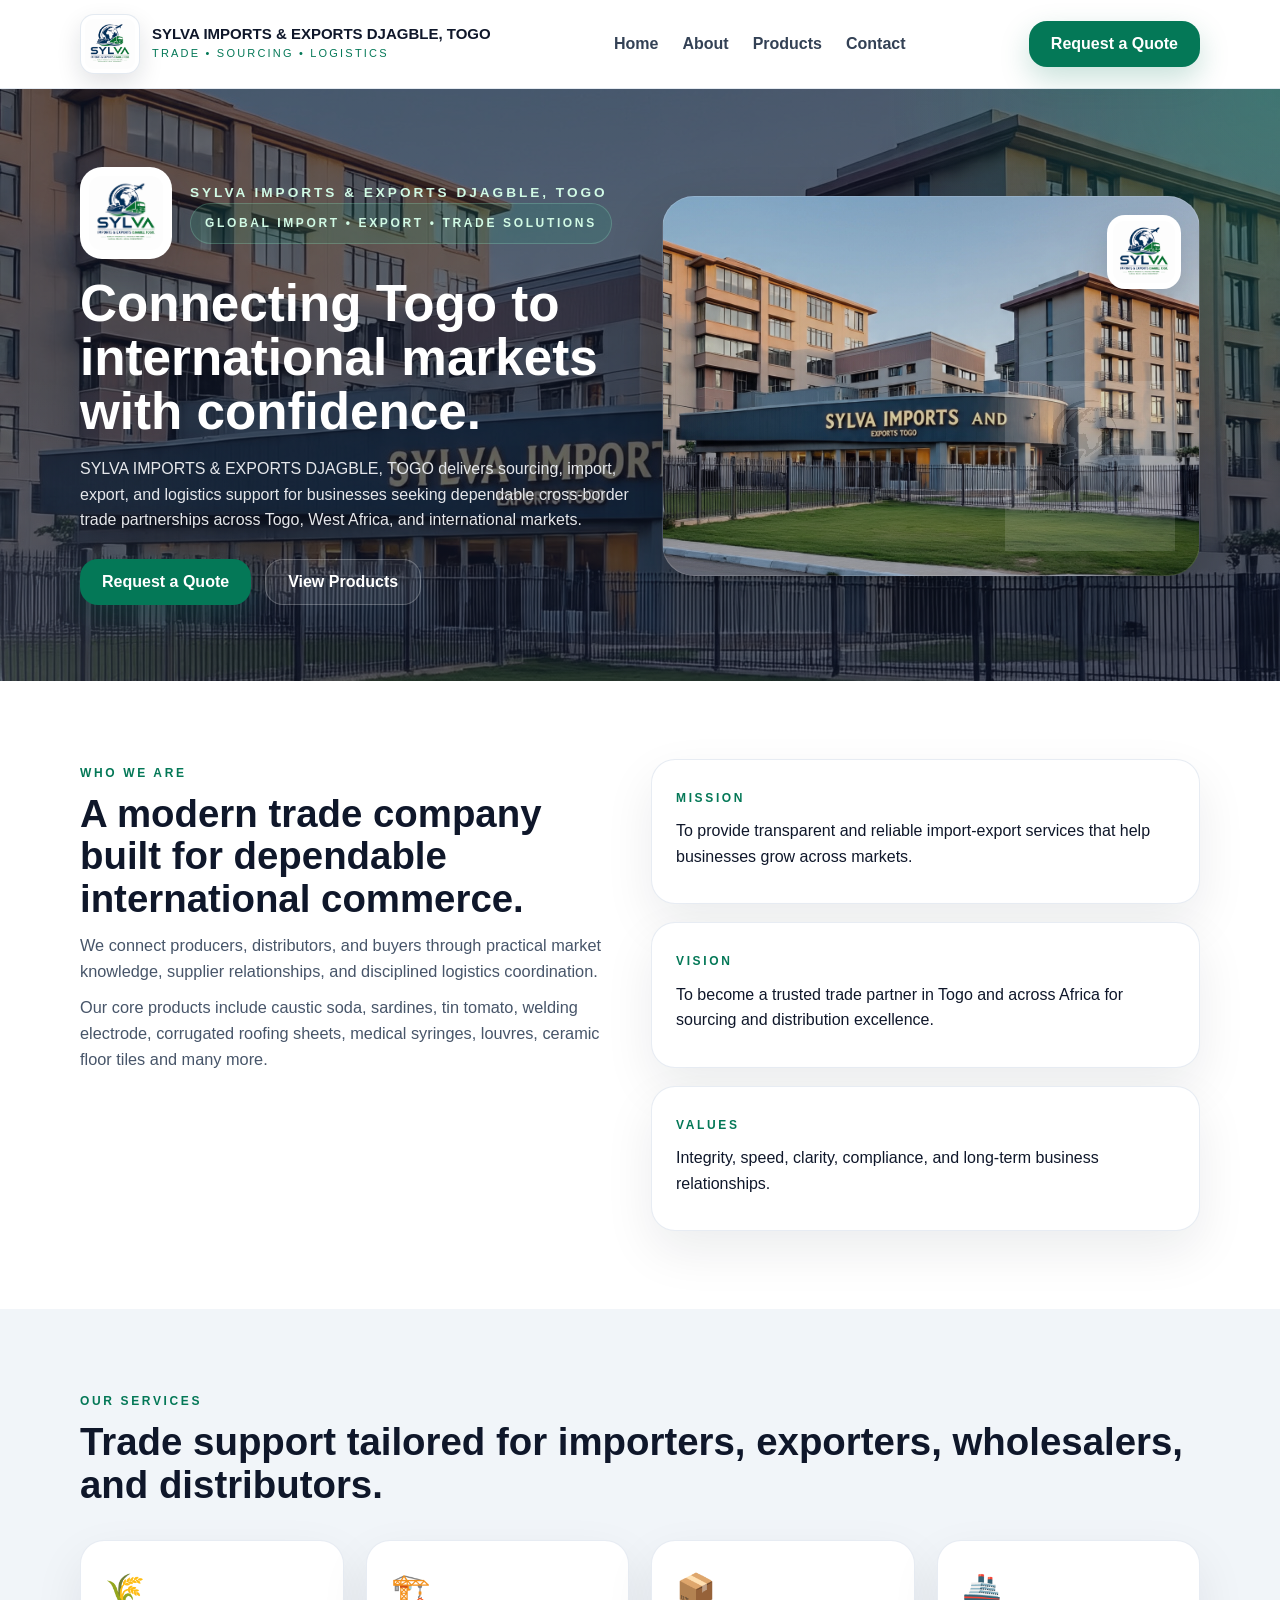
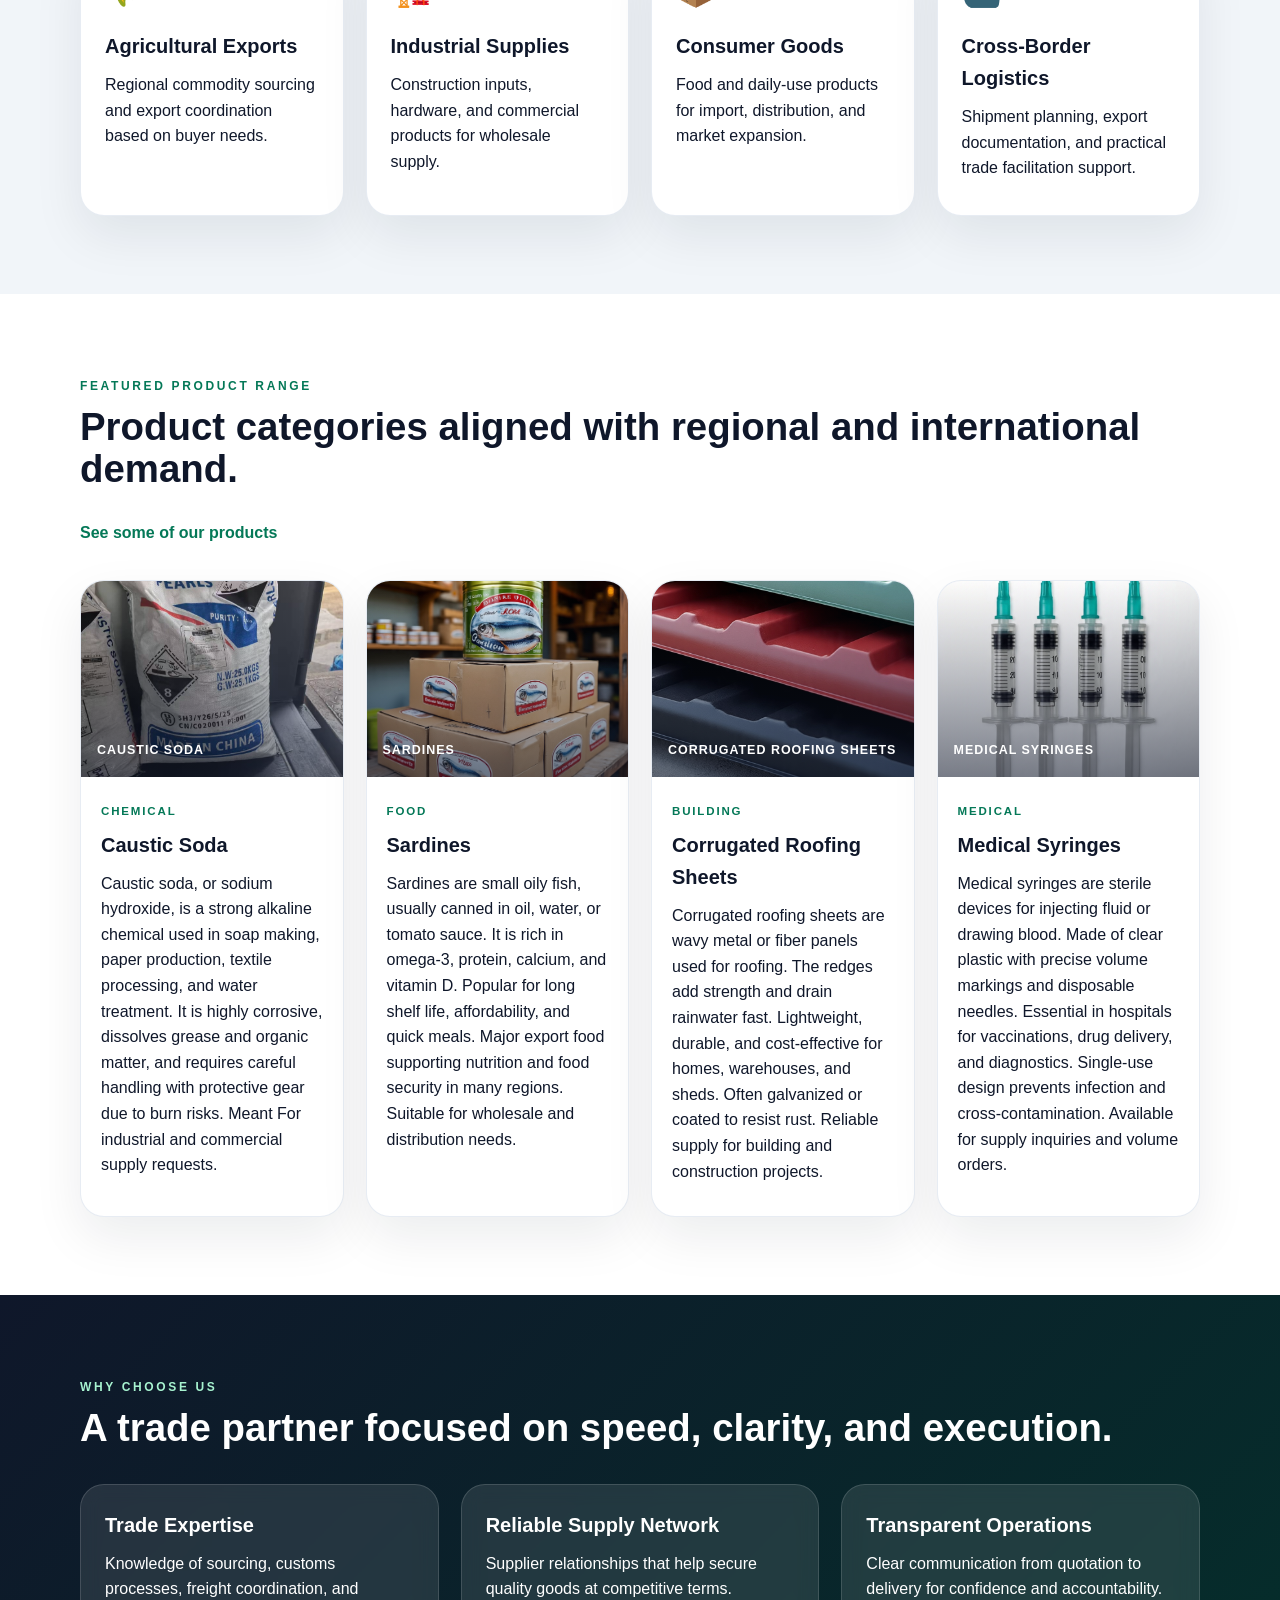
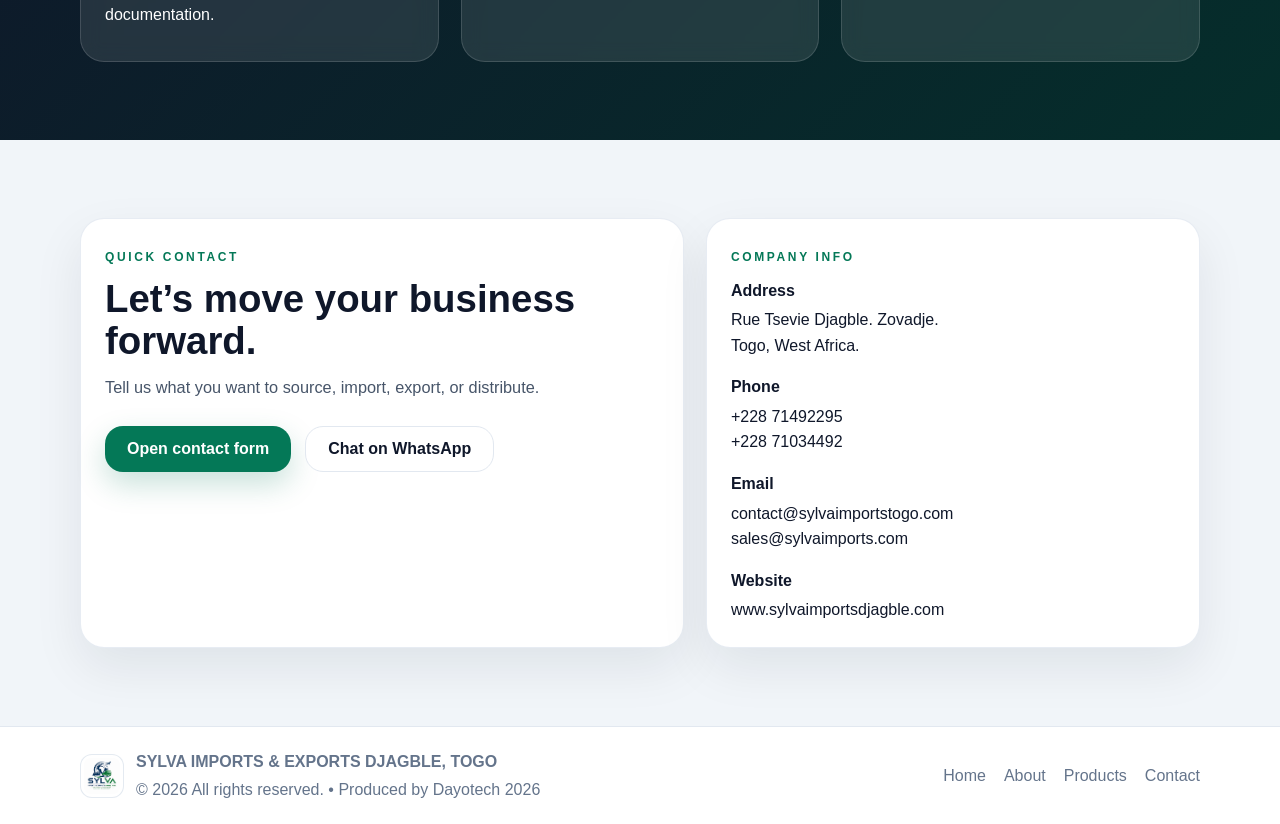
==== index.html @ 0b06f50f "fifth version of sylva company" ====
<!DOCTYPE html><html lang="en"><head>
<meta charset="UTF-8" /><meta name="viewport" content="width=device-width, initial-scale=1.0" />
<title>SYLVA IMPORTS & EXPORTS DJAGBLE, TOGO</title><meta name="description" content="Import, export, sourcing, and distribution company in Togo, West Africa." />
<link rel="icon" type="image/png" href="favicon.png" />
<link rel="stylesheet" href="styles.css" />
</head>
<body>
<header class="topbar">
    <div class="container">
      <div class="nav">
        <a class="brand" href="index.html">
          <img src="assets/icons/logo.png" alt="SYLVA IMPORTS & EXPORTS DJAGBLE, TOGO logo" />
          <div><div class="brand-title">
            SYLVA IMPORTS & EXPORTS DJAGBLE, TOGO
          </div>
          <div class="brand-sub">
            Trade • Sourcing • Logistics
          </div>
        </div>
        </a>
        <nav class="nav-links">
          <a href="index.html">
            Home
          </a>
          <a href="about.html">
            About
          </a>
          <a href="products.html">
            Products
          </a>
          <a href="contact.html">
            Contact</a></nav>
        <a class="nav-cta desktop-only" href="contact.html">
          Request a Quote
        </a>
        <button class="mobile-toggle" type="button" aria-label="Open menu" 
        aria-expanded="false" data-menu-toggle>
        <span></span>
      </button>
      </div>
      <div class="mobile-panel" data-mobile-panel>
        <a href="index.html">
          Home
        </a>
        <a href="about.html">
          About
        </a>
        <a href="products.html">
          Products
        </a>
        <a href="contact.html">
          Contact
        </a>
        <a class="nav-cta" href="contact.html">
          Request a Quote
        </a>
      </div>
    </div>
  </header>
<section class="hero"><div class="container hero-company-grid">
  <div>
    <div class="hero-brand-lockup">
      <img class="brand-mark" src="assets/icons/logo.png" 
      alt="SYLVA IMPORTS & EXPORTS DJAGBLE, TOGO logo" />
      <div>
        <div class="hero-brand-text">
          SYLVA IMPORTS & EXPORTS DJAGBLE, TOGO
        </div>
        <span class="badge" style="margin-bottom:0">
          Global import • export • trade solutions
        </span>
      </div></div>
    <h1>Connecting Togo to international markets with confidence.</h1>
    <p>
      SYLVA IMPORTS & EXPORTS DJAGBLE, TOGO delivers sourcing, import, export, 
      and logistics support for businesses seeking dependable cross-border 
      trade partnerships across Togo, West Africa, and international markets.
    </p>
    <div class="hero-actions">
      <a class="btn-primary" href="contact.html">
        Request a Quote
      </a>
      <a class="btn-secondary" href="products.html">
        View Products
      </a>
    </div>
  </div>
  <div class="company-photo-card">
    <img class="corner-logo" src="assets/icons/logo.png" alt="SYLVA company logo" />
    
    <img class="logo-watermark" src="assets/icons/logo.png" alt="" />
  </div>
</div></section>
<section class="section"><div class="container grid-2">
  <div>
    <div class="eyebrow">Who We Are</div>
    <h2>
      A modern trade company built for dependable international commerce.
    </h2>
    <p class="lead">
      We connect producers, distributors, and buyers through practical market 
      knowledge, supplier relationships, and disciplined logistics coordination.
    </p>
    <p class="lead">
      Our core products include caustic soda, sardines, tin tomato, welding electrode,
       corrugated roofing sheets, medical syringes, louvres, ceramic floor tiles
       and many more.
      </p>
    </div>
  <div>
    <div class="card"><div class="eyebrow">
      Mission
    </div>
    <p>
      To provide transparent and reliable import-export services that help businesses
       grow across markets.
      </p>
    </div>
    <div class="card" style="margin-top:18px">
      <div class="eyebrow">
        Vision
      </div>
      <p>
        To become a trusted trade partner in Togo and across Africa for sourcing 
        and distribution excellence.
      </p>
    </div>
    <div class="card" style="margin-top:18px">
      <div class="eyebrow">Values</div>
      <p>
        Integrity, speed, clarity, compliance, and long-term business relationships.
      </p>
    </div>
  </div>
</div>
</section>
<section class="section section-soft">
  <div class="container">
    <div class="eyebrow">
      Our Services
    </div>
    <h2>
      Trade support tailored for importers, exporters, 
      wholesalers, and distributors.
    </h2>

<div class="grid-4" style="margin-top:34px">
<div class="card service-card">
  <div class="icon">🌾</div>
  <h3>Agricultural Exports</h3>
  <p>
    Regional commodity sourcing and export coordination based on buyer needs.
  </p>
</div>

<div class="card service-card">
  <div class="icon">🏗️</div>
  <h3>Industrial Supplies</h3>
  <p>
    Construction inputs, hardware, and commercial products for wholesale supply.
  </p>
</div>

<div class="card service-card">
  <div class="icon">📦</div>
  <h3>
    Consumer Goods</h3>
    <p>
      Food and daily-use products for import, distribution, and market expansion.
    </p>
  </div>

<div class="card service-card">
  <div class="icon">🚢</div>
  <h3>Cross-Border Logistics</h3>
  <p>
    Shipment planning, export documentation, and practical trade facilitation support.
  </p>
</div>
</div>
</div>
</section>

<section class="section">
  <div class="container">
    <div style="display:flex;justify-content:space-between;gap:18px;align-items:end;
    flex-wrap:wrap">
    <div>
      <div class="eyebrow">
        Featured Product Range
      </div>
      <h2>
        Product categories aligned with regional and international demand.
      </h2>
    </div>

    <a href="products.html" style="font-weight:700;color:#047857">
      See some of our products
    </a>
  </div>

<div class="grid-4" style="margin-top:34px">
<article class="card product-card">
      <div class="product-image" 
      style="background-image:url('assets/images/product-caustic-soda.jpg')">
      <span>
        Caustic Soda
      </span>
    </div>

      <div class="product-body">
        <span class="product-meta">
          Chemical</span><h3>Caustic Soda</h3>
          <p>
            Caustic soda, or sodium hydroxide, is a strong alkaline chemical used in soap making,
            paper production, textile processing, and water treatment. It is highly corrosive,
            dissolves grease and organic matter, and requires careful handling with 
            protective gear due to burn risks.
            Meant For industrial and commercial supply requests.
          </p>
        </div>
    </article>

<article class="card product-card">
      <div class="product-image" 
      style="background-image:url('assets/images/product-sardines.jpg')">
      <span>Sardines</span>
    </div>
      <div class="product-body">
        <span class="product-meta">
          Food
        </span>
        <h3>Sardines</h3>
        <p>
          Sardines are small oily fish, usually canned in oil, water, or tomato sauce.
          It is rich in omega-3, protein, calcium, and vitamin D. Popular for long shelf life,
          affordability, and quick meals. Major export food supporting nutrition and food security in 
          many regions.
          Suitable for wholesale and distribution needs.
        </p>
      </div>
    </article>

<article class="card product-card">
      <div class="product-image" 
      style="background-image:url('assets/images/product-corrugated-roofing-sheets.jpg')">
      <span>Corrugated Roofing Sheets</span>
    </div>
      <div class="product-body">
        <span class="product-meta">Building</span>
        <h3>
          Corrugated Roofing Sheets</h3>
          <p>
            Corrugated roofing sheets are wavy metal or fiber panels used for roofing.
            The redges add strength and drain rainwater fast. Lightweight, durable, and
            cost-effective for homes, warehouses, and sheds.
            Often galvanized or coated to resist rust.
            Reliable supply for building and construction projects. 
          </p>
        </div>
    </article>

<article class="card product-card">
      <div class="product-image" 
      style="background-image:url('assets/images/product-medical-syringes.jpg')">
      <span>Medical Syringes</span>
    </div>
      <div class="product-body">
        <span class="product-meta">
          Medical
        </span>
        <h3>Medical Syringes</h3>
        <p>
          Medical syringes are sterile devices for injecting fluid or drawing blood.
          Made of clear plastic with precise volume markings and disposable needles.
          Essential in hospitals for vaccinations, drug delivery, and diagnostics.
          Single-use design prevents infection and cross-contamination.
          Available for supply inquiries and volume orders.
        </p>
      </div>
    </article>
</div>
</div>
</section>

<section class="section dark-band">
  <div class="container">
    <div class="eyebrow">
      Why Choose Us
    </div>
    <h2>A trade partner focused on speed, clarity, and execution.</h2>
    <div class="grid-3" style="margin-top:34px">
      <div class="glass">
        <h3>
          Trade Expertise</h3>
          <p>
            Knowledge of sourcing, customs processes, freight coordination, 
            and documentation.
          </p>
        </div>
        <div class="glass">
          <h3>Reliable Supply Network</h3>
          <p>
            Supplier relationships that help secure quality goods at competitive terms.
          </p>
        </div>
        <div class="glass">
          <h3>
            Transparent Operations</h3>
            <p>
              Clear communication from quotation to delivery for confidence and accountability.
            </p>
          </div>
        </div>
      </div>
    </section>
<section class="section section-soft">
  <div class="container contact-grid">
    <div class="card">
      <div class="eyebrow">Quick Contact</div>
      <h2>Let’s move your business forward.</h2>
      <p class="lead">
        Tell us what you want to source, import, export, or distribute.
      </p>
      <div class="hero-actions">
        <a class="btn-primary" href="contact.html">
        Open contact form
      </a>
      <a class="btn-secondary dark" href="https://wa.me/22871492295" target="_blank" rel="noopener">
        Chat on WhatsApp
      </a>
    </div>
  </div>
  <div class="card">
    <div class="eyebrow">
      Company Info
    </div>
    <div class="contact-list">
      <div>
        <strong>Address</strong>
        Rue Tsevie Djagble. Zovadje.<br>Togo, West Africa.
      </div>
      <div>
        <strong>Phone</strong>
        +228 71492295<br>+228 71034492
      </div>
      <div>
        <strong>Email</strong>
        contact@sylvaimportstogo.com<br>sales@sylvaimports.com
      </div>
      <div>
        <strong>Website</strong>
        www.sylvaimportsdjagble.com
      </div>
    </div>
  </div>
</div>
</section>

<footer class="footer">
    <div class="container footer-row">
      <div class="footer-brand">
        <img src="assets/icons/logo.png" alt="SYLVA logo" />
        <div class="footer-meta">
          <strong>SYLVA IMPORTS & EXPORTS DJAGBLE, TOGO</strong>
          <span>© 2026 All rights reserved. • Produced by Dayotech 2026</span>
        </div>
      </div>
      <div class="footer-links">
        <a href="index.html">Home</a>
        <a href="about.html">About</a>
        <a href="products.html">Products</a>
        <a href="contact.html">Contact</a>
      </div>
    </div>
  </footer><script src="script.js"></script></body></html>
---- styles.css ----
:root{
  --bg:#f8fafc; --white:#fff; --text:#0f172a; --muted:#475569; --line:#e2e8f0;
  --primary:#047857; --primary-dark:#064e3b; --dark:#0f172a; --soft:#f1f5f9;
  --shadow:0 20px 50px rgba(15,23,42,.08); --radius:24px;
}
*{box-sizing:border-box} html{scroll-behavior:smooth}
body{margin:0;font-family:Arial,Helvetica,sans-serif;color:var(--text);background:#fff;line-height:1.6}
img{max-width:100%;display:block} a{text-decoration:none;color:inherit}
.container{width:min(1120px,calc(100% - 32px));margin:0 auto}
.topbar{position:sticky;top:0;z-index:50;background:rgba(255,255,255,.94);backdrop-filter:blur(12px);border-bottom:1px solid rgba(226,232,240,.9)}
.nav{display:flex;align-items:center;justify-content:space-between;gap:16px;padding:14px 0}
.brand{display:flex;align-items:center;gap:12px;min-width:0}
.brand img{width:60px;height:60px;object-fit:contain;border-radius:14px;background:#fff;padding:4px;box-shadow:0 10px 25px rgba(15,23,42,.12);border:1px solid rgba(226,232,240,.9);flex-shrink:0}
.brand-title{font-size:15px;font-weight:800;line-height:1.15}.brand-sub{font-size:11px;letter-spacing:.2em;text-transform:uppercase;color:var(--primary);margin-top:3px}
.nav-links{display:flex;align-items:center;gap:24px}.nav-links a{font-weight:700;color:#334155}.nav-links a:hover{color:var(--primary)}
.nav-cta,.btn-primary,.btn-secondary{display:inline-flex;align-items:center;justify-content:center;min-height:46px;padding:0 22px;border-radius:18px;font-weight:700;border:none;cursor:pointer}
.nav-cta,.btn-primary{background:var(--primary);color:#fff;box-shadow:0 12px 30px rgba(4,120,87,.22)} .btn-primary:hover,.nav-cta:hover{background:#059669}
.btn-secondary{border:1px solid rgba(255,255,255,.22);color:#fff;background:rgba(255,255,255,.08)} .btn-secondary.dark{background:#fff;color:var(--dark);border:1px solid var(--line)}
.mobile-toggle{display:none;background:#fff;border:1px solid var(--line);width:48px;height:48px;border-radius:14px;cursor:pointer}
.mobile-toggle span,.mobile-toggle span::before,.mobile-toggle span::after{display:block;content:"";width:20px;height:2px;background:#0f172a;border-radius:2px;position:relative;margin:0 auto}
.mobile-toggle span::before{top:-6px;position:relative}.mobile-toggle span::after{top:4px;position:relative}
.mobile-panel{display:none;padding:0 0 14px}.mobile-panel.open{display:grid;gap:10px}
.mobile-panel a{padding:12px 14px;border:1px solid var(--line);border-radius:14px;background:#fff;font-weight:700;color:#334155}
.hero,.page-hero{position:relative;overflow:hidden;color:#fff;background:linear-gradient(rgba(15,23,42,.65),rgba(15,23,42,.65)),url('assets/images/company-hero.jpg') center/cover no-repeat}
.hero::before,.page-hero::before{content:"";position:absolute;inset:0;background:radial-gradient(circle at top right, rgba(16,185,129,.28), transparent 28%),radial-gradient(circle at bottom left, rgba(255,255,255,.10), transparent 22%)}
.hero .container,.page-hero .container{position:relative;z-index:1}.hero{padding:78px 0 76px}.page-hero{padding:86px 0 60px}
.hero-grid,.hero-company-grid,.grid-2,.grid-3,.grid-4,.contact-grid,.form-grid{display:grid;gap:22px}
.hero-company-grid{grid-template-columns:1.02fr .98fr;align-items:center}.grid-2{grid-template-columns:1fr 1fr}.grid-3{grid-template-columns:repeat(3,1fr)}.grid-4{grid-template-columns:repeat(4,1fr)}.contact-grid{grid-template-columns:1.1fr .9fr}.form-grid{grid-template-columns:1fr 1fr;gap:16px}
h1{font-size:clamp(2.2rem,4vw,4.25rem);line-height:1.05;margin:0 0 18px;font-weight:900} h2{font-size:clamp(1.8rem,3vw,3rem);line-height:1.1;margin:0 0 12px;font-weight:900} h3{margin:0 0 10px;font-size:1.25rem}
p{margin:0 0 10px}.lead{color:var(--muted);font-size:1.02rem}.hero p,.page-hero .lead{color:#e5e7eb}
.badge,.eyebrow{display:inline-block;text-transform:uppercase;letter-spacing:.22em;font-size:.75rem;font-weight:800}
.badge{margin-bottom:14px;padding:10px 14px;border-radius:999px;border:1px solid rgba(167,243,208,.22);background:rgba(16,185,129,.12);color:#d1fae5}
.eyebrow{color:var(--primary);margin-bottom:10px}.hero-actions{display:flex;gap:14px;flex-wrap:wrap;margin-top:26px}
.section{padding:78px 0}.section-soft{background:var(--soft)}.dark-band{background:linear-gradient(135deg,#0f172a,#052e2b);color:#fff}.dark-band .eyebrow{color:#a7f3d0}
.card,.glass{border-radius:var(--radius);padding:24px;background:#fff;box-shadow:var(--shadow);border:1px solid rgba(226,232,240,.8)}
.glass{color:#fff;background:rgba(255,255,255,.10);backdrop-filter:blur(10px);border:1px solid rgba(255,255,255,.14);box-shadow:none}
.service-card .icon{font-size:2rem;margin-bottom:14px}
.product-card{padding:0;overflow:hidden}.product-image{aspect-ratio:4/3;background:#e2e8f0 center/cover no-repeat;display:flex;align-items:end;justify-content:start;padding:16px;color:#fff;font-weight:800;letter-spacing:.08em;text-transform:uppercase;font-size:.78rem;position:relative}
.product-image::before{content:"";position:absolute;inset:0;background:linear-gradient(180deg,transparent,rgba(15,23,42,.55))}.product-image span{position:relative;z-index:1}
.product-body{padding:20px 20px 22px}.product-meta{display:inline-block;font-size:.72rem;font-weight:800;letter-spacing:.16em;text-transform:uppercase;color:var(--primary);margin-bottom:8px}
.input,.textarea,select.input{width:100%;border:1px solid #cbd5e1;border-radius:18px;padding:14px 16px;font-size:1rem;background:#fff}.textarea{min-height:150px;resize:vertical}.span-2{grid-column:span 2}
.contact-list{display:grid;gap:16px}.contact-list strong{display:block;margin-bottom:4px}.contact-list a{color:var(--primary);font-weight:700}
.footer{border-top:1px solid var(--line);background:#fff}.footer-row{display:flex;justify-content:space-between;gap:20px;align-items:center;padding:22px 0;color:#64748b}.footer-links{display:flex;gap:18px;flex-wrap:wrap}
.hero-brand-lockup{display:flex;align-items:center;gap:18px;margin-bottom:18px}.brand-mark{width:92px;height:92px;object-fit:contain;border-radius:22px;background:#fff;padding:8px;box-shadow:0 18px 40px rgba(15,23,42,.18);border:1px solid rgba(255,255,255,.18)}
.hero-brand-text{font-size:.85rem;letter-spacing:.22em;text-transform:uppercase;color:#d1fae5;font-weight:800}
.page-brand-badge{display:inline-flex;align-items:center;gap:14px;margin-bottom:20px;padding:10px 14px;border-radius:18px;background:rgba(255,255,255,.1);border:1px solid rgba(255,255,255,.12);backdrop-filter:blur(8px)}
.page-brand-badge img{width:58px;height:58px;object-fit:contain;border-radius:14px;background:#fff;padding:4px}
.footer-brand{display:flex;align-items:center;gap:12px}.footer-brand img{width:44px;height:44px;object-fit:contain;border-radius:12px;background:#fff;padding:3px;border:1px solid rgba(226,232,240,.9)}
.footer-meta{display:flex;flex-direction:column;gap:2px}
.logo-watermark{position:absolute;right:24px;bottom:24px;width:min(170px,28vw);opacity:.12;filter:grayscale(100%) brightness(200%);pointer-events:none}
.company-photo-card{position:relative;border-radius:32px;overflow:hidden;border:1px solid rgba(255,255,255,.14);min-height:380px;background:linear-gradient(rgba(15,23,42,.18),rgba(15,23,42,.18)),url('assets/images/company-hero.jpg') center/cover no-repeat;box-shadow:0 25px 55px rgba(0,0,0,.2);display:flex;align-items:flex-end;padding:20px}
.company-photo-card .corner-logo{position:absolute;top:18px;right:18px;width:74px;height:74px;object-fit:contain;border-radius:18px;background:#fff;padding:6px;box-shadow:0 16px 30px rgba(15,23,42,.18)}
.company-photo-label{background:rgba(255,255,255,.12);backdrop-filter:blur(8px);border:1px solid rgba(255,255,255,.18);border-radius:18px;padding:12px 14px;font-size:.82rem;color:#fff}
.kpis{display:grid;grid-template-columns:repeat(3,1fr);gap:16px;margin-top:22px}.kpi{padding:18px;border-radius:18px;background:rgba(255,255,255,.1);backdrop-filter:blur(8px);border:1px solid rgba(255,255,255,.14)}
.desktop-only{display:inline-flex}
@media (max-width:980px){.desktop-only,.nav-links{display:none}.mobile-toggle{display:inline-flex;align-items:center;justify-content:center}.hero-company-grid,.grid-2,.contact-grid,.grid-4,.grid-3{grid-template-columns:1fr 1fr}.hero-company-grid,.grid-2,.contact-grid{grid-template-columns:1fr}.grid-3{grid-template-columns:1fr}.grid-4{grid-template-columns:repeat(2,1fr)}}
@media (max-width:640px){.container{width:min(100% - 20px,1120px)}.hero,.page-hero{padding-top:62px}.section{padding:58px 0}.grid-4,.form-grid,.kpis{grid-template-columns:1fr}.span-2{grid-column:span 1}.btn-primary,.btn-secondary,.nav-cta{width:100%}.hero-actions{display:grid;grid-template-columns:1fr}.footer-row{flex-direction:column;align-items:flex-start}.brand img{width:52px;height:52px}.brand-mark{width:78px;height:78px}.page-brand-badge img{width:48px;height:48px}.logo-watermark{width:120px}}
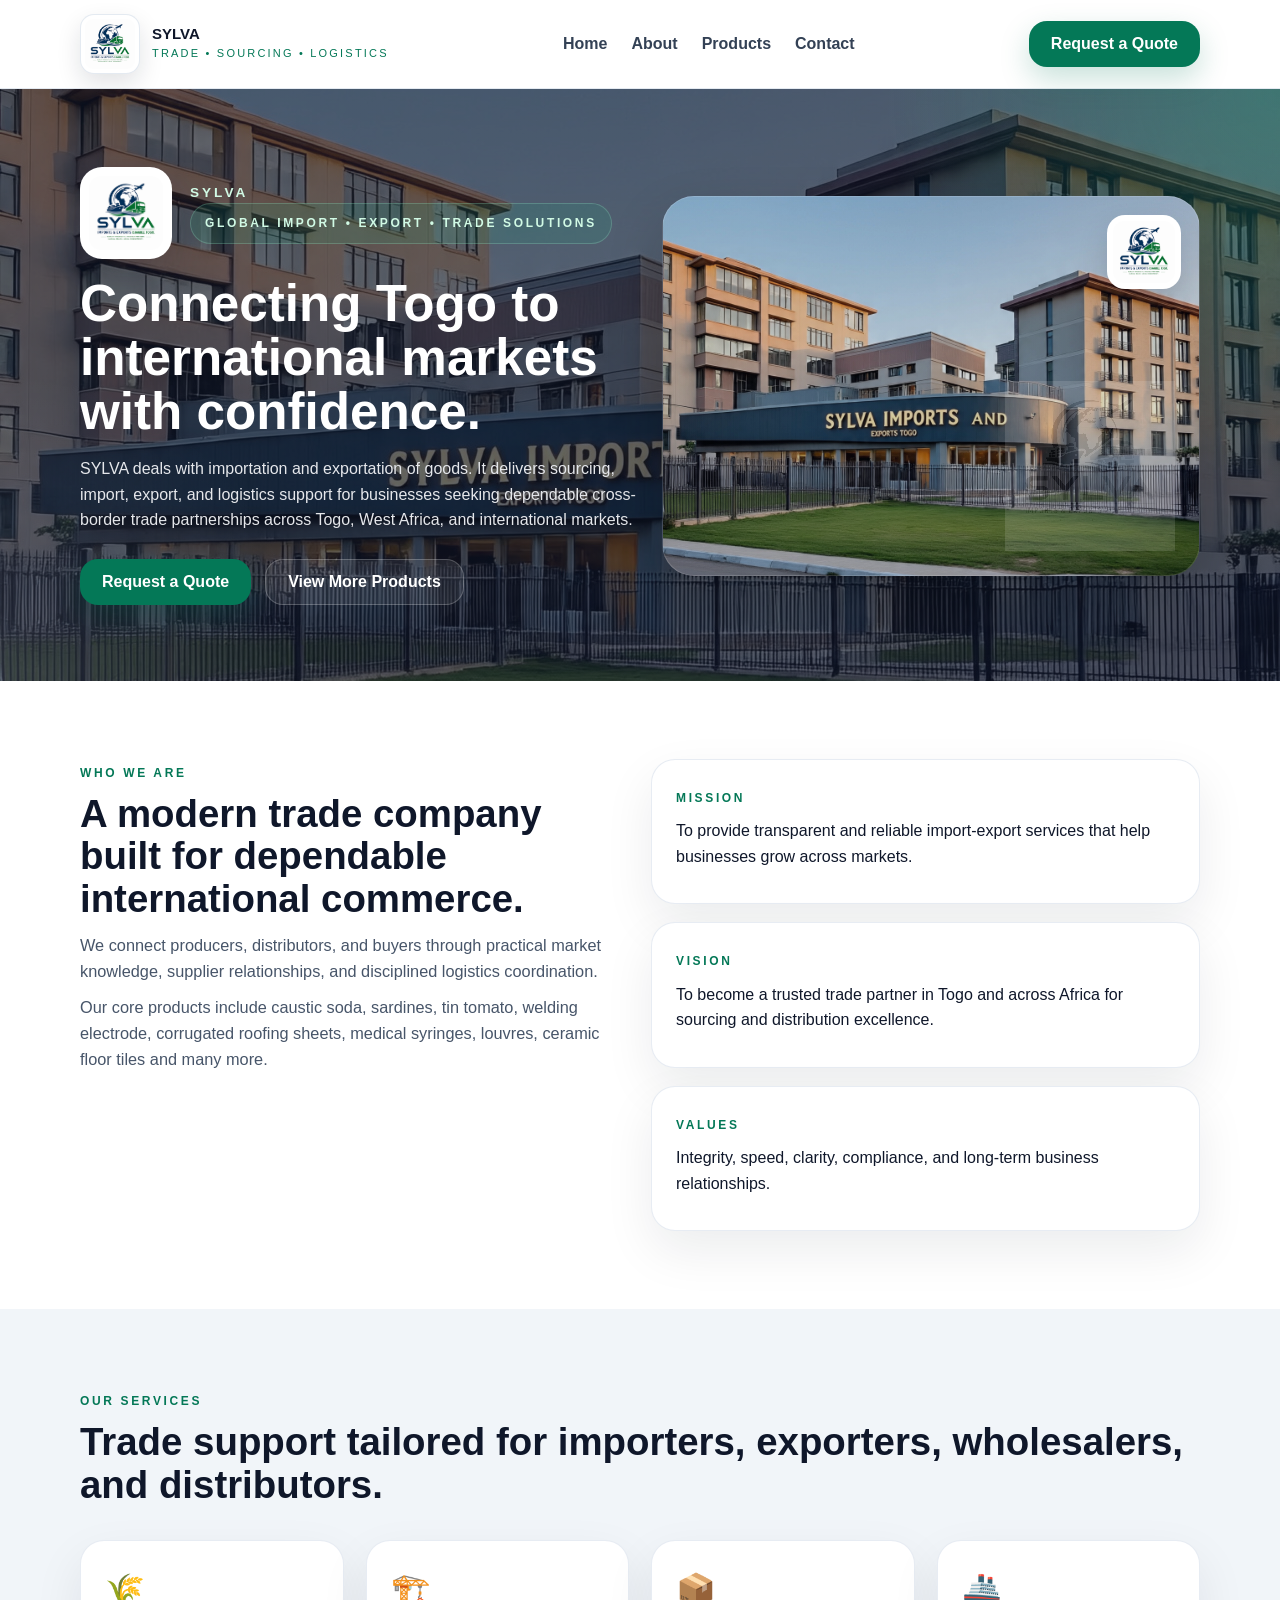
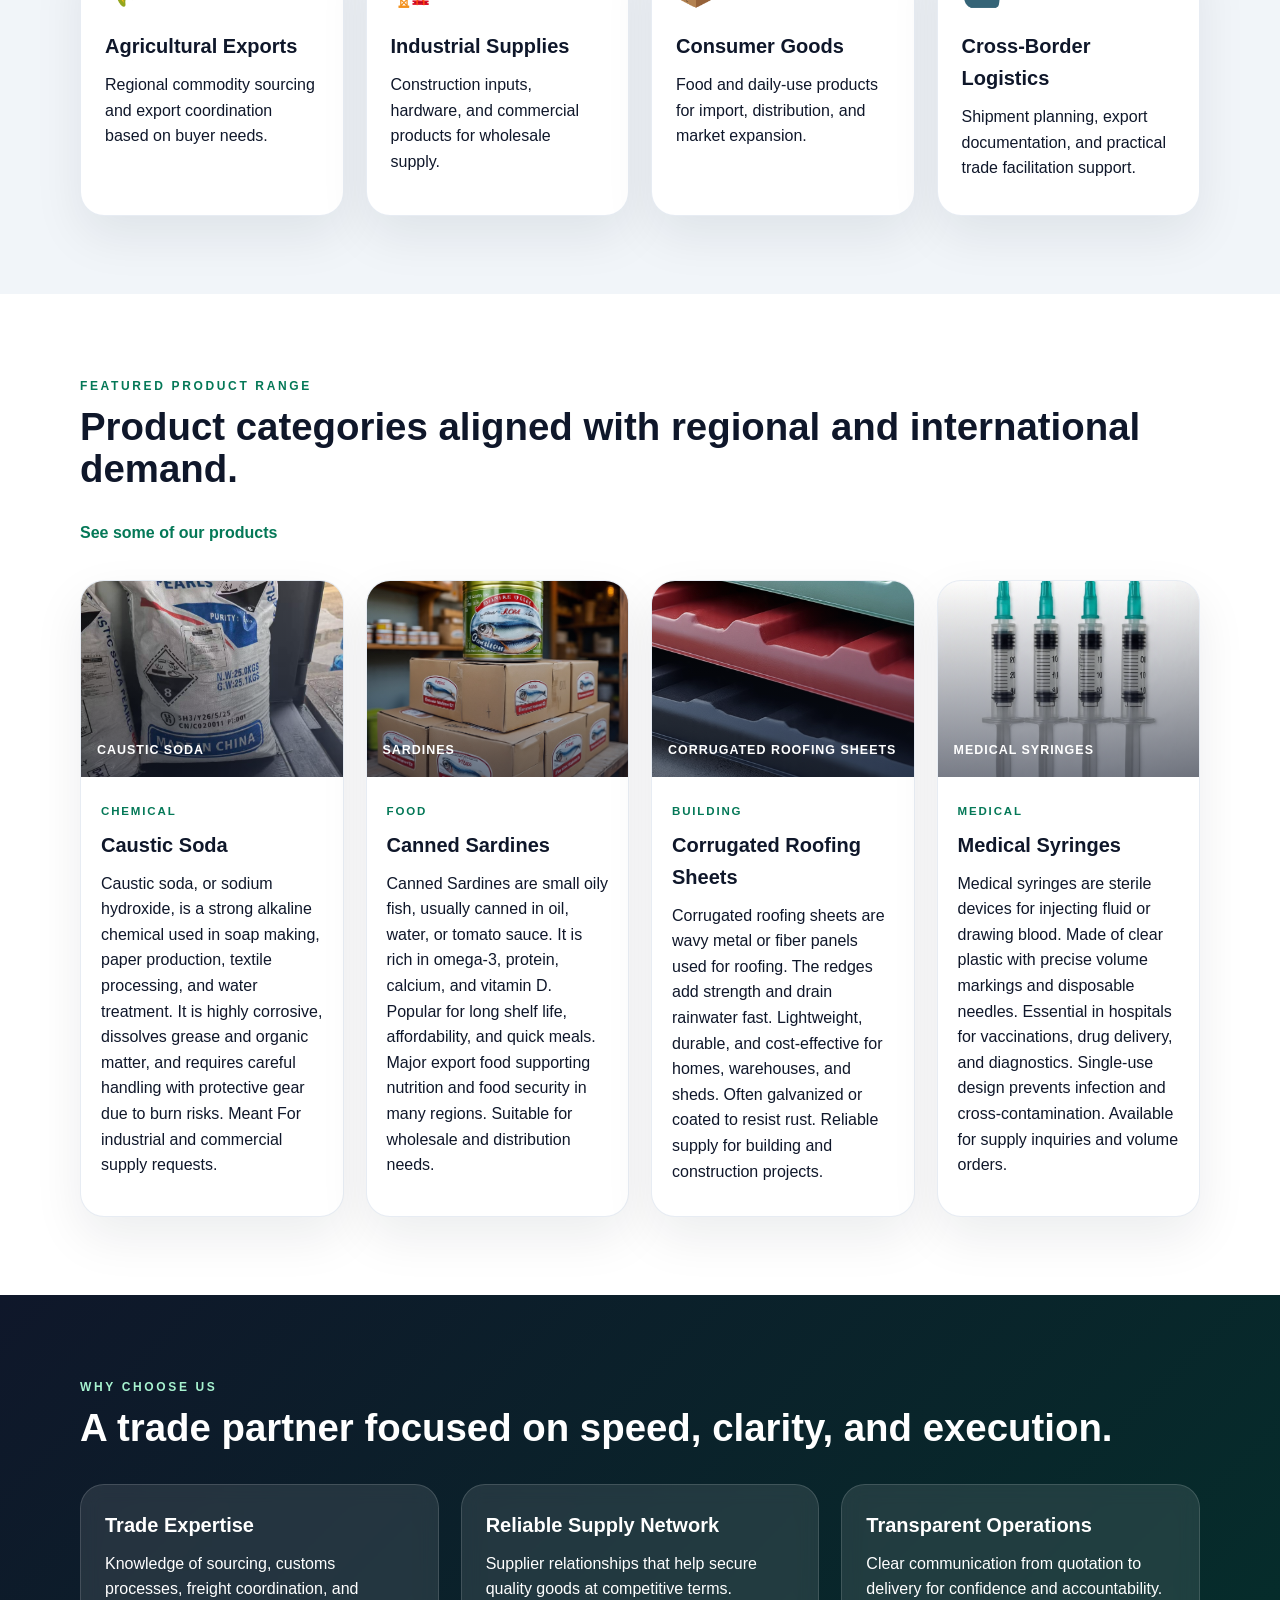
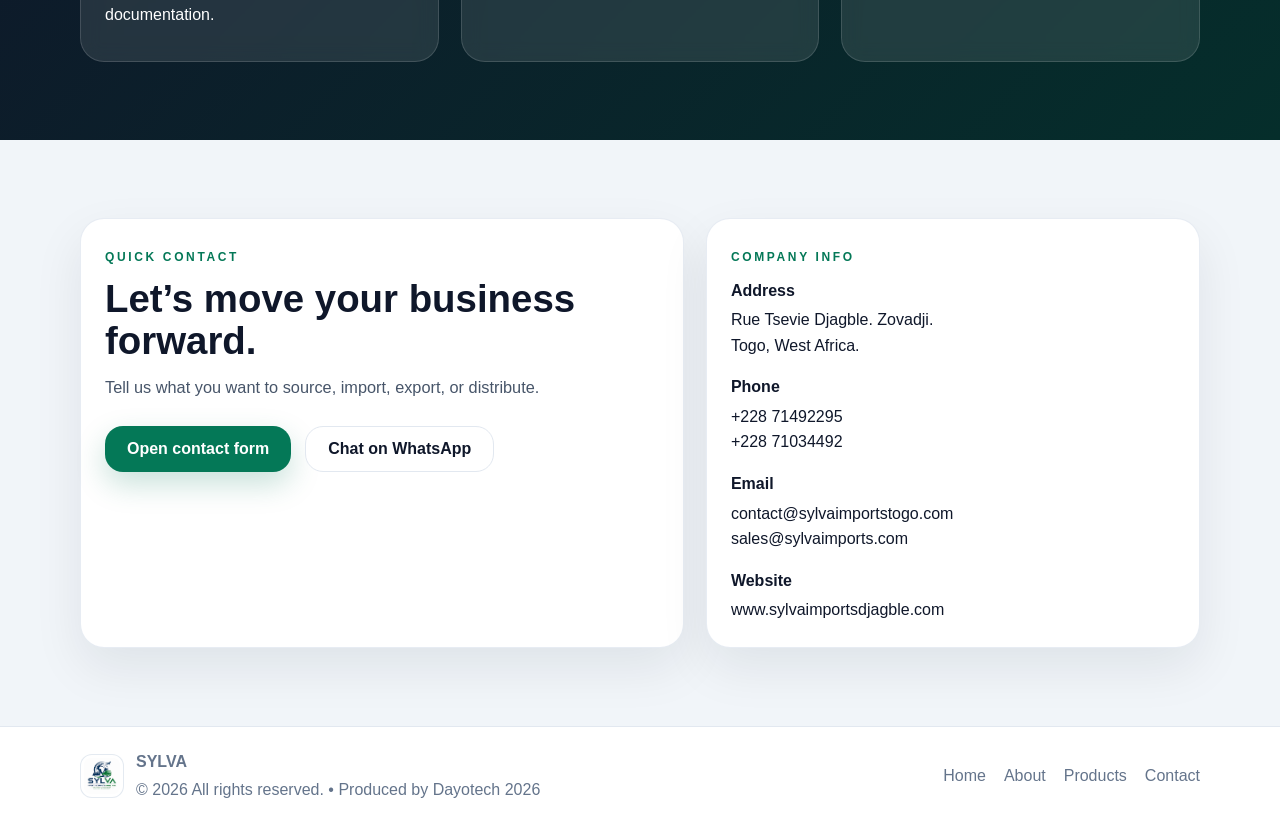
==== commit 01aca484: "made some changes" ====
--- a/index.html
+++ b/index.html
@@ -1,6 +1,9 @@
-<!DOCTYPE html><html lang="en"><head>
-<meta charset="UTF-8" /><meta name="viewport" content="width=device-width, initial-scale=1.0" />
-<title>SYLVA IMPORTS & EXPORTS DJAGBLE, TOGO</title><meta name="description" content="Import, export, sourcing, and distribution company in Togo, West Africa." />
+<!DOCTYPE html><html lang="en">
+  <head>
+<meta charset="UTF-8" />
+<meta name="viewport" content="width=device-width, 
+initial-scale=1.0" />
+<title>SYLVA</title><meta name="description" content="Import, export, sourcing, and distribution company in Togo, West Africa." />
 <link rel="icon" type="image/png" href="favicon.png" />
 <link rel="stylesheet" href="styles.css" />
 </head>
@@ -11,7 +14,7 @@
         <a class="brand" href="index.html">
           <img src="assets/icons/logo.png" alt="SYLVA IMPORTS & EXPORTS DJAGBLE, TOGO logo" />
           <div><div class="brand-title">
-            SYLVA IMPORTS & EXPORTS DJAGBLE, TOGO
+            SYLVA
           </div>
           <div class="brand-sub">
             Trade • Sourcing • Logistics
@@ -64,7 +67,7 @@
       alt="SYLVA IMPORTS & EXPORTS DJAGBLE, TOGO logo" />
       <div>
         <div class="hero-brand-text">
-          SYLVA IMPORTS & EXPORTS DJAGBLE, TOGO
+          SYLVA
         </div>
         <span class="badge" style="margin-bottom:0">
           Global import • export • trade solutions
@@ -72,7 +75,8 @@
       </div></div>
     <h1>Connecting Togo to international markets with confidence.</h1>
     <p>
-      SYLVA IMPORTS & EXPORTS DJAGBLE, TOGO delivers sourcing, import, export, 
+      SYLVA deals with importation and exportation of goods.
+      It delivers sourcing, import, export, 
       and logistics support for businesses seeking dependable cross-border 
       trade partnerships across Togo, West Africa, and international markets.
     </p>
@@ -81,7 +85,7 @@
         Request a Quote
       </a>
       <a class="btn-secondary" href="products.html">
-        View Products
+        View More Products
       </a>
     </div>
   </div>
@@ -230,9 +234,9 @@
         <span class="product-meta">
           Food
         </span>
-        <h3>Sardines</h3>
+        <h3>Canned Sardines</h3>
         <p>
-          Sardines are small oily fish, usually canned in oil, water, or tomato sauce.
+          Canned Sardines are small oily fish, usually canned in oil, water, or tomato sauce.
           It is rich in omega-3, protein, calcium, and vitamin D. Popular for long shelf life,
           affordability, and quick meals. Major export food supporting nutrition and food security in 
           many regions.
@@ -338,7 +342,7 @@
     <div class="contact-list">
       <div>
         <strong>Address</strong>
-        Rue Tsevie Djagble. Zovadje.<br>Togo, West Africa.
+        Rue Tsevie Djagble. Zovadji.<br>Togo, West Africa.
       </div>
       <div>
         <strong>Phone</strong>
@@ -362,7 +366,7 @@
       <div class="footer-brand">
         <img src="assets/icons/logo.png" alt="SYLVA logo" />
         <div class="footer-meta">
-          <strong>SYLVA IMPORTS & EXPORTS DJAGBLE, TOGO</strong>
+          <strong>SYLVA</strong>
           <span>© 2026 All rights reserved. • Produced by Dayotech 2026</span>
         </div>
       </div>
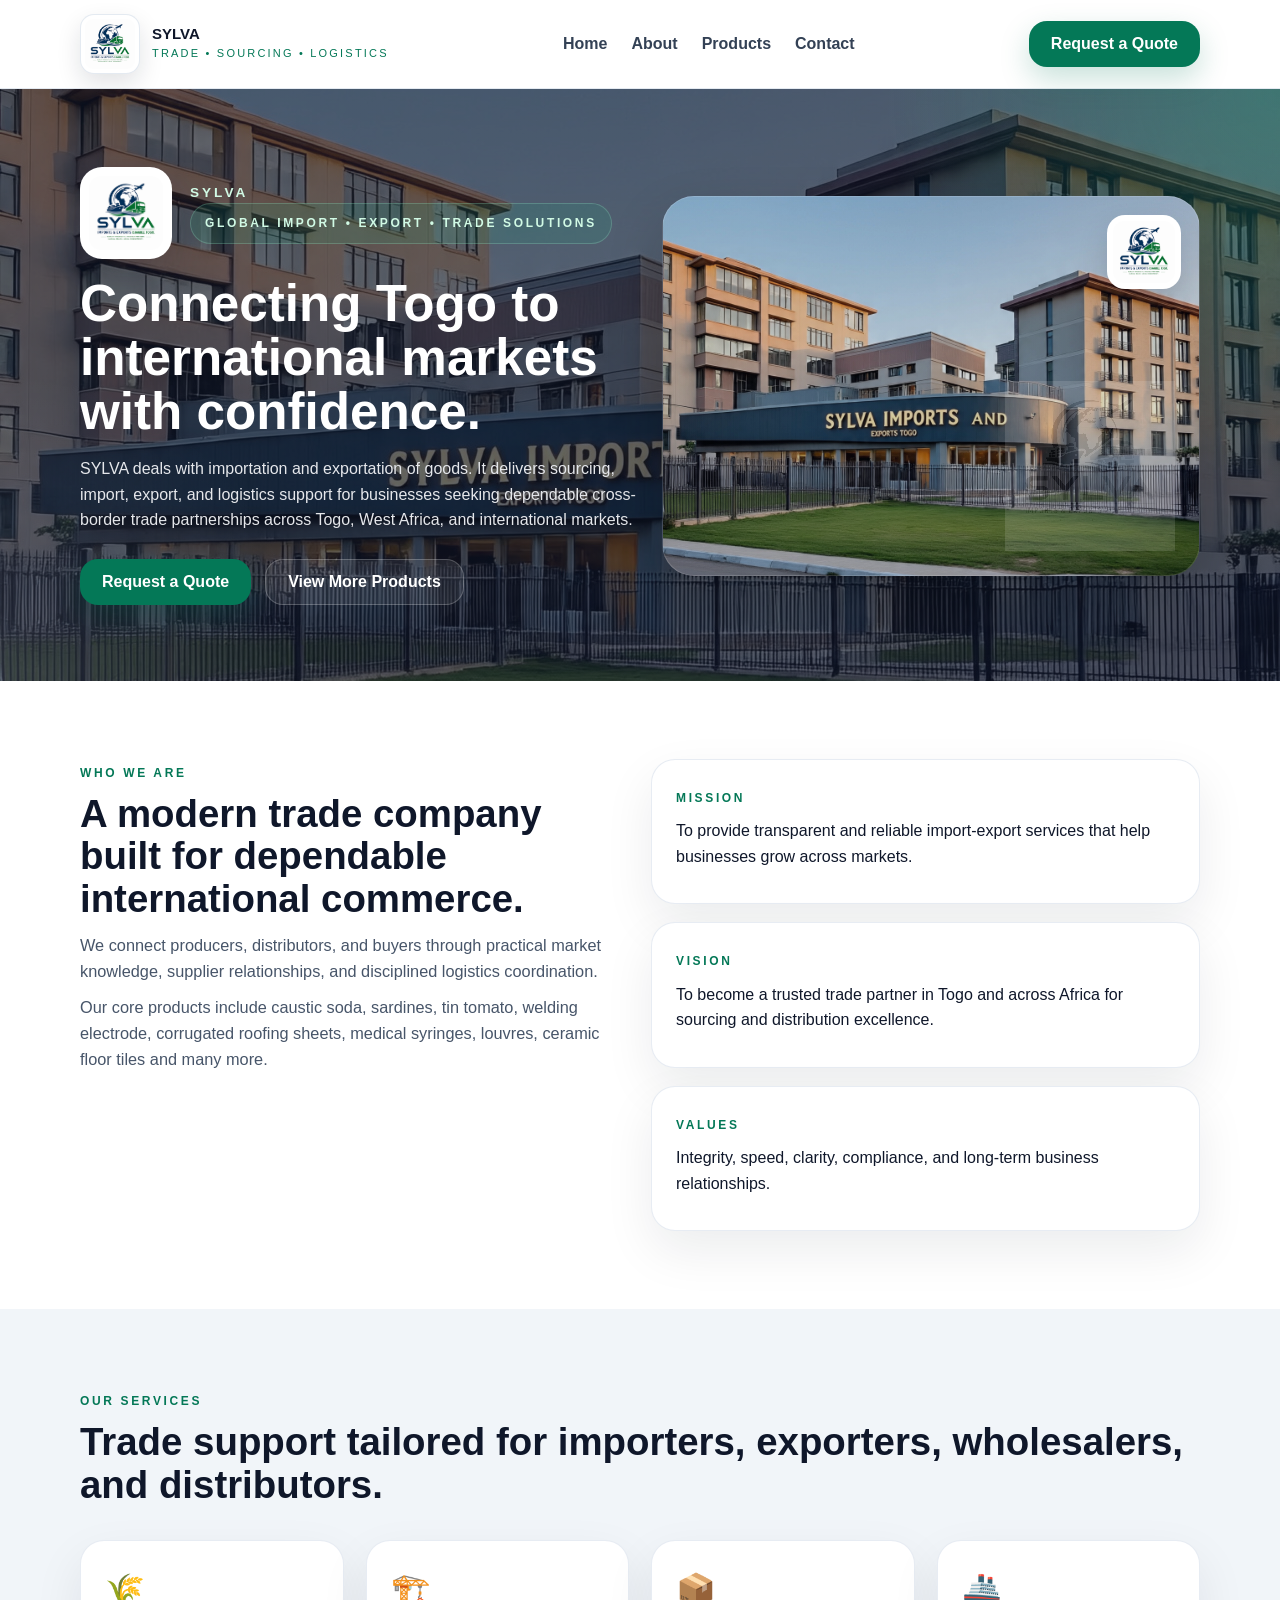
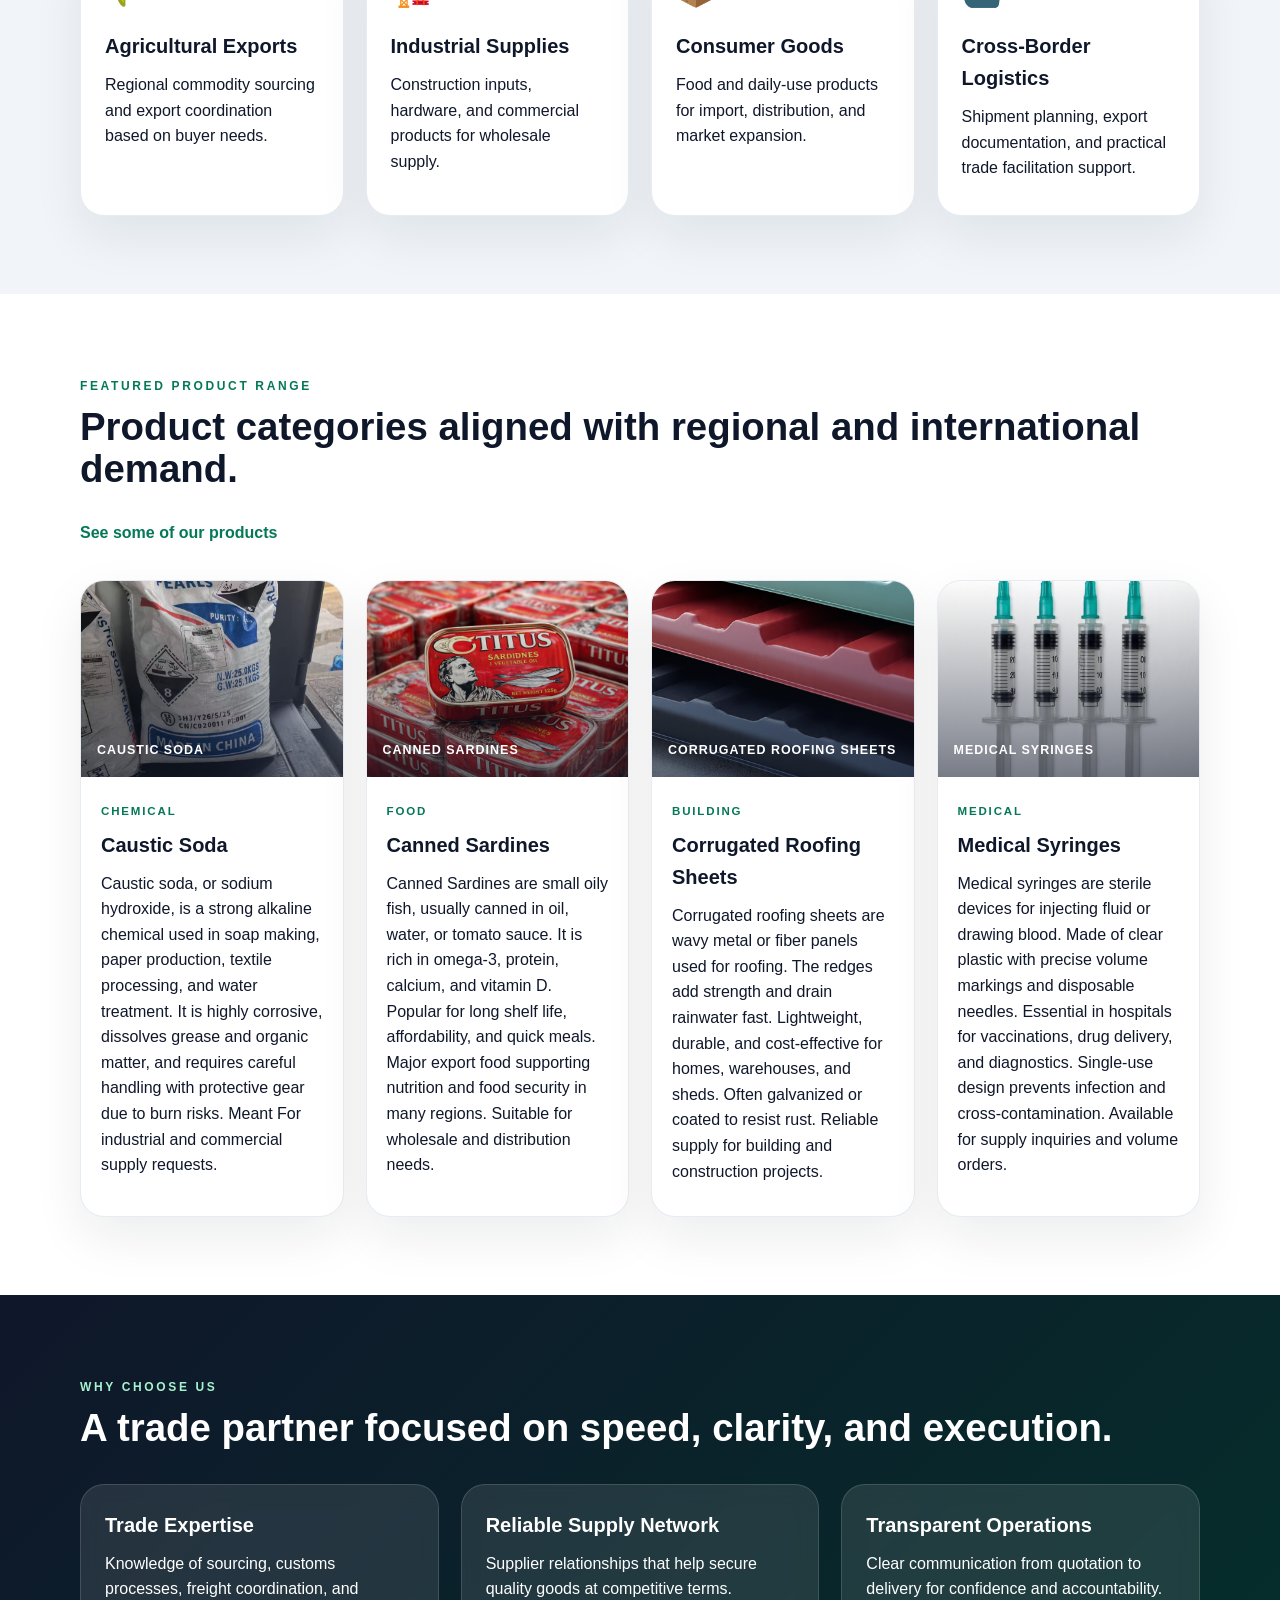
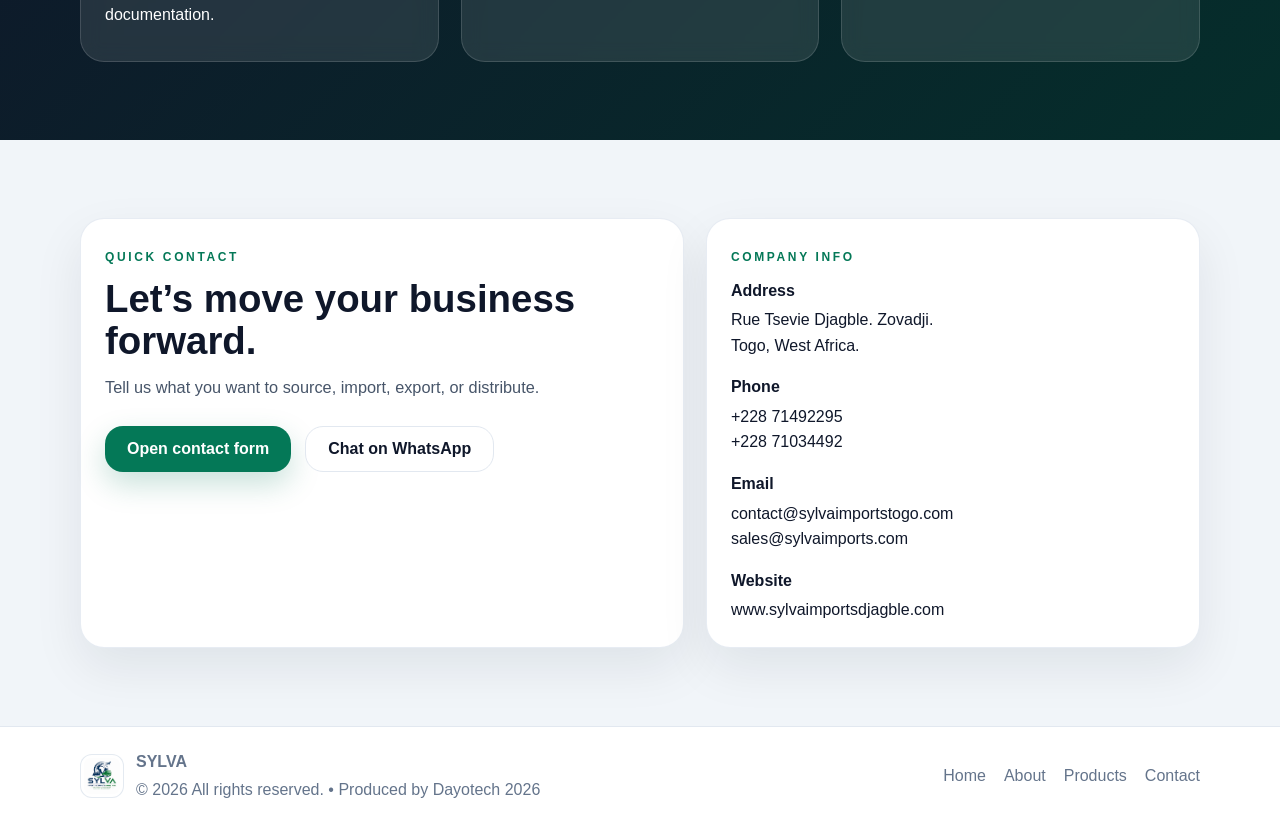
==== commit c17825e8: "replaced tomato and sardine images" ====
--- a/index.html
+++ b/index.html
@@ -228,7 +228,7 @@
 <article class="card product-card">
       <div class="product-image" 
       style="background-image:url('assets/images/product-sardines.jpg')">
-      <span>Sardines</span>
+      <span>Canned Sardines</span>
     </div>
       <div class="product-body">
         <span class="product-meta">
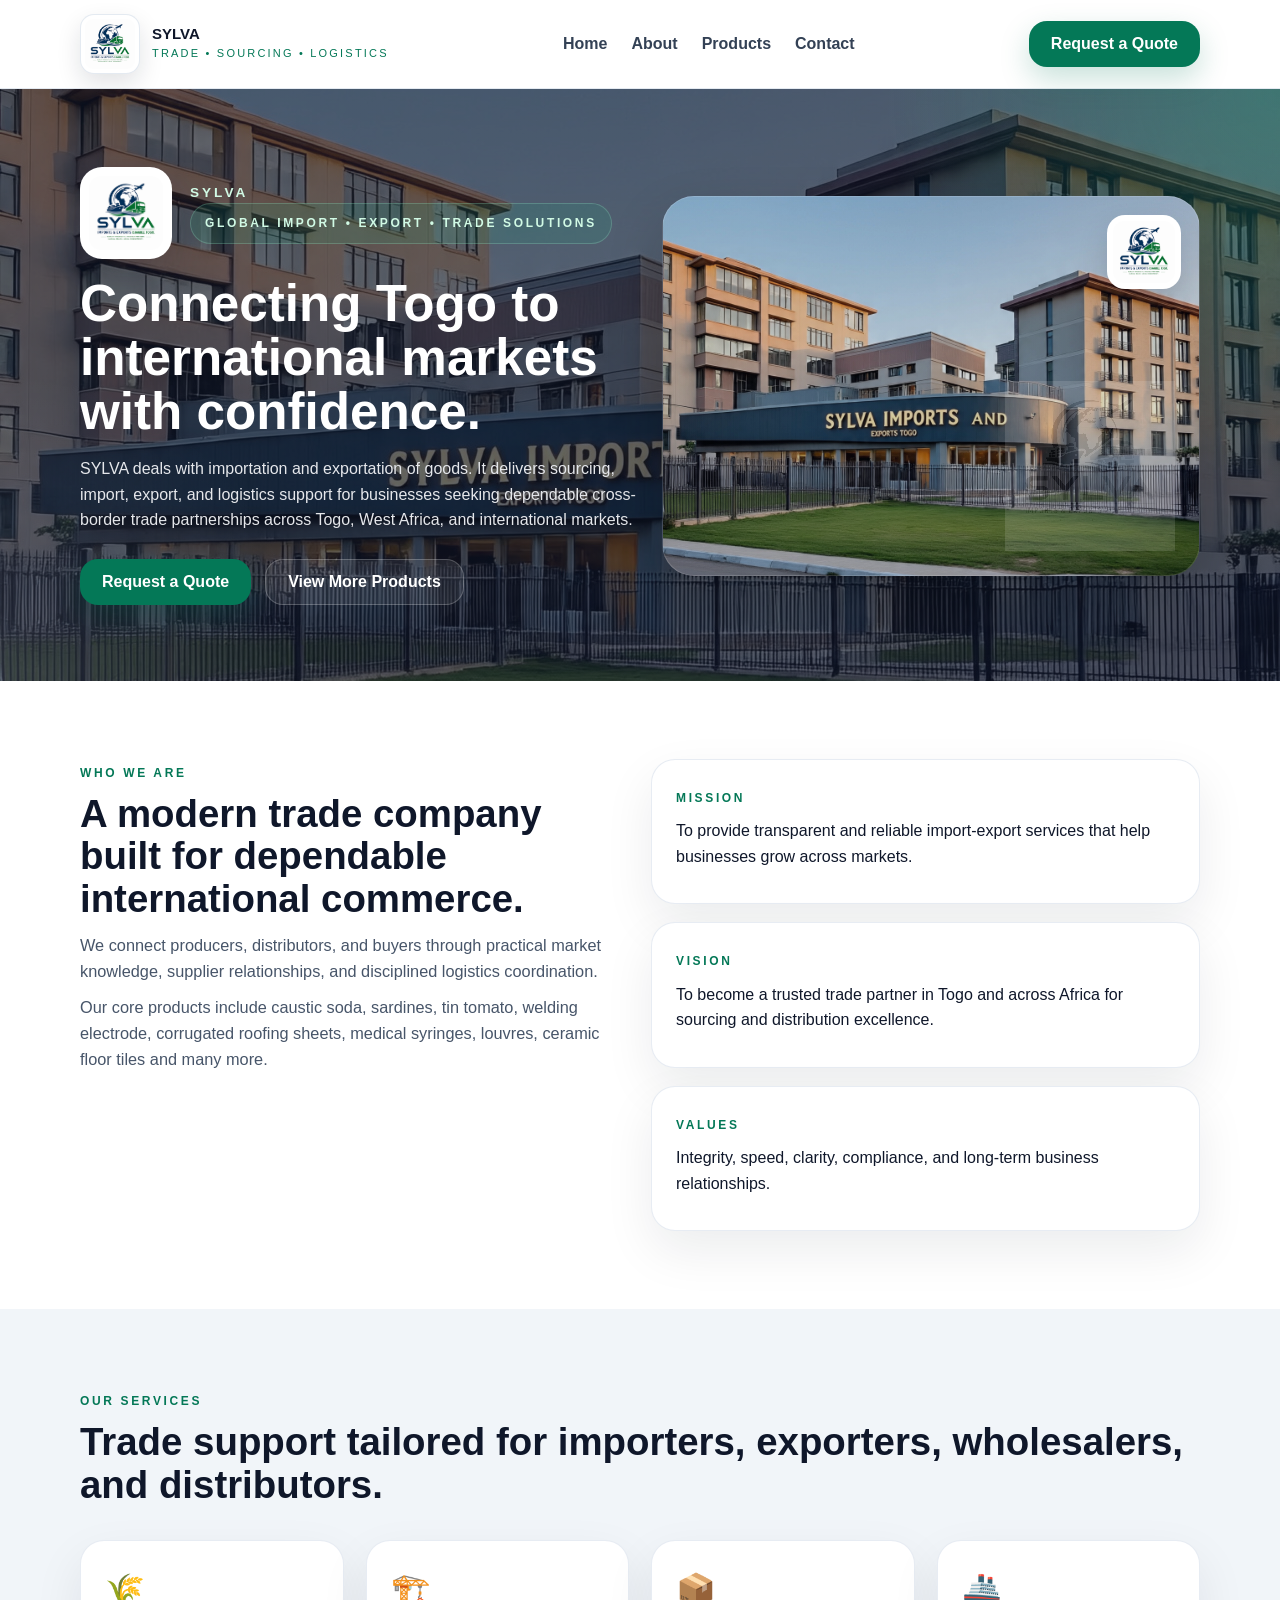
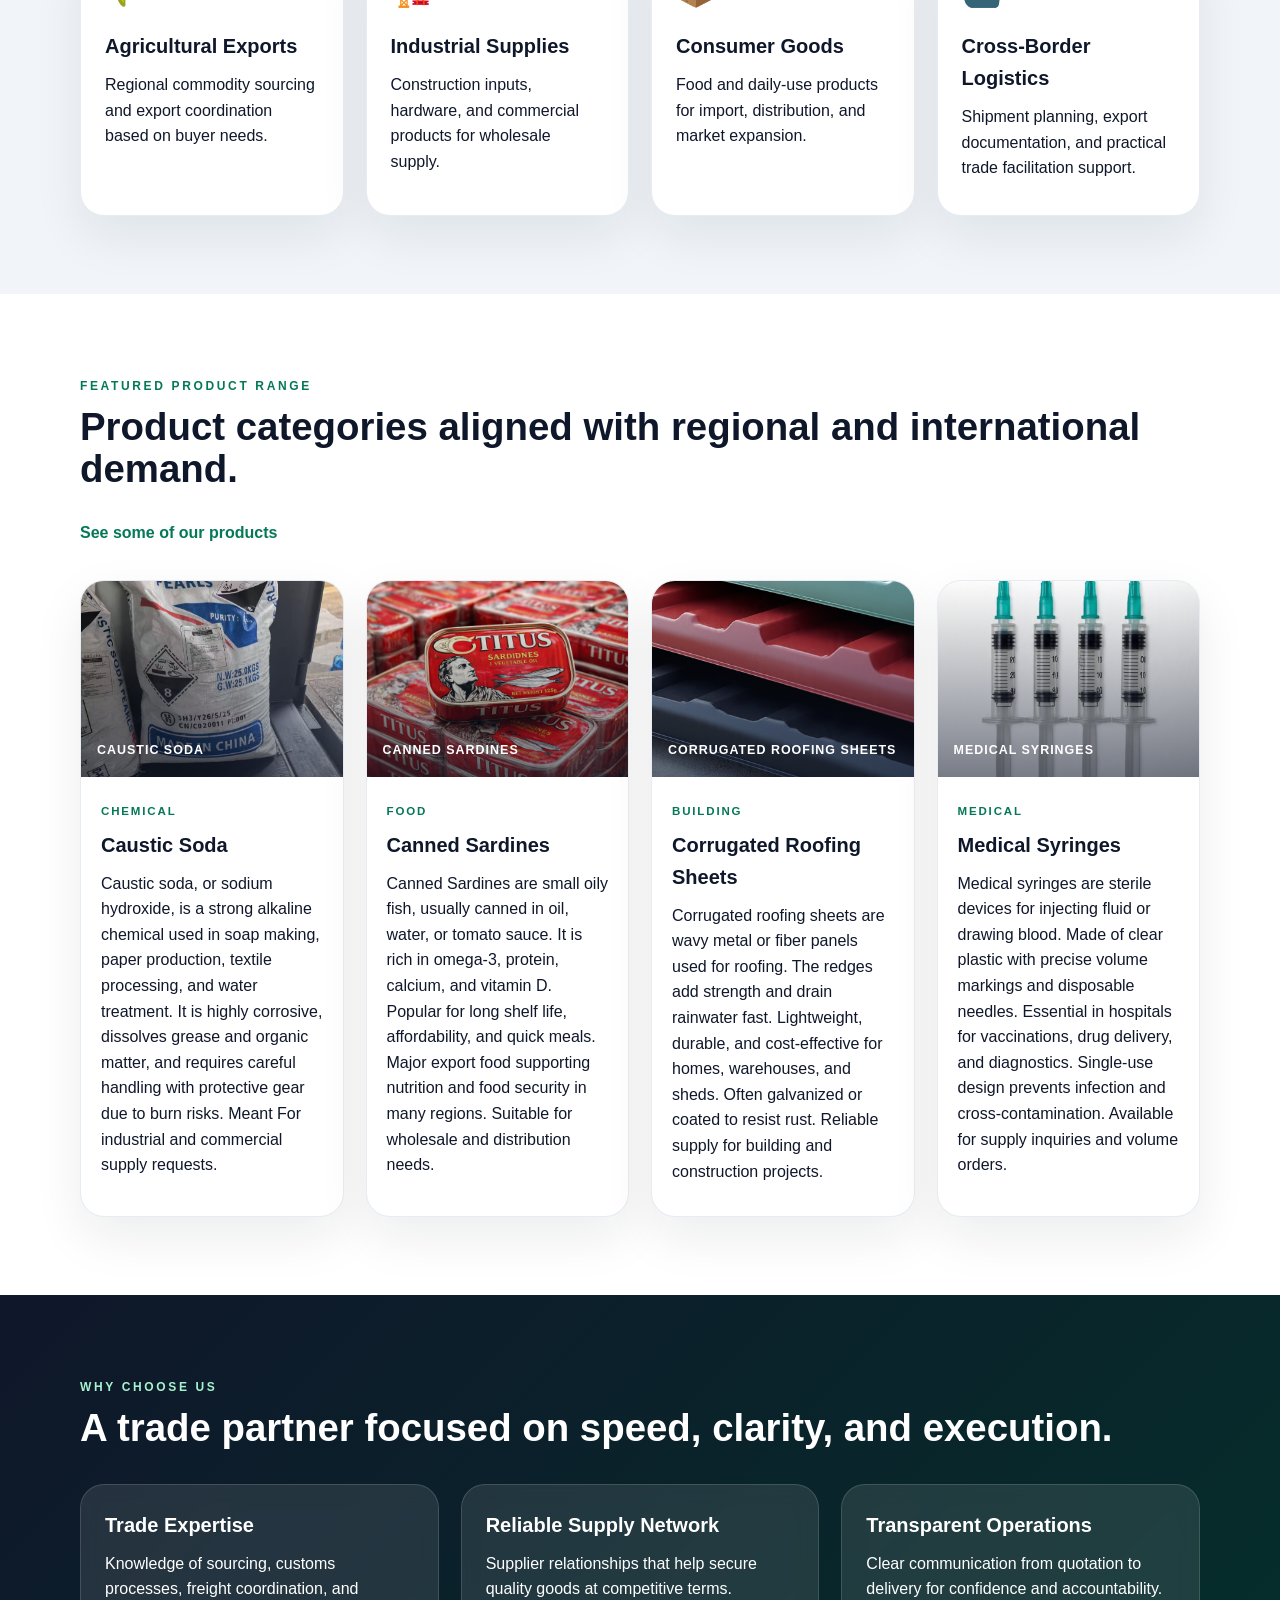
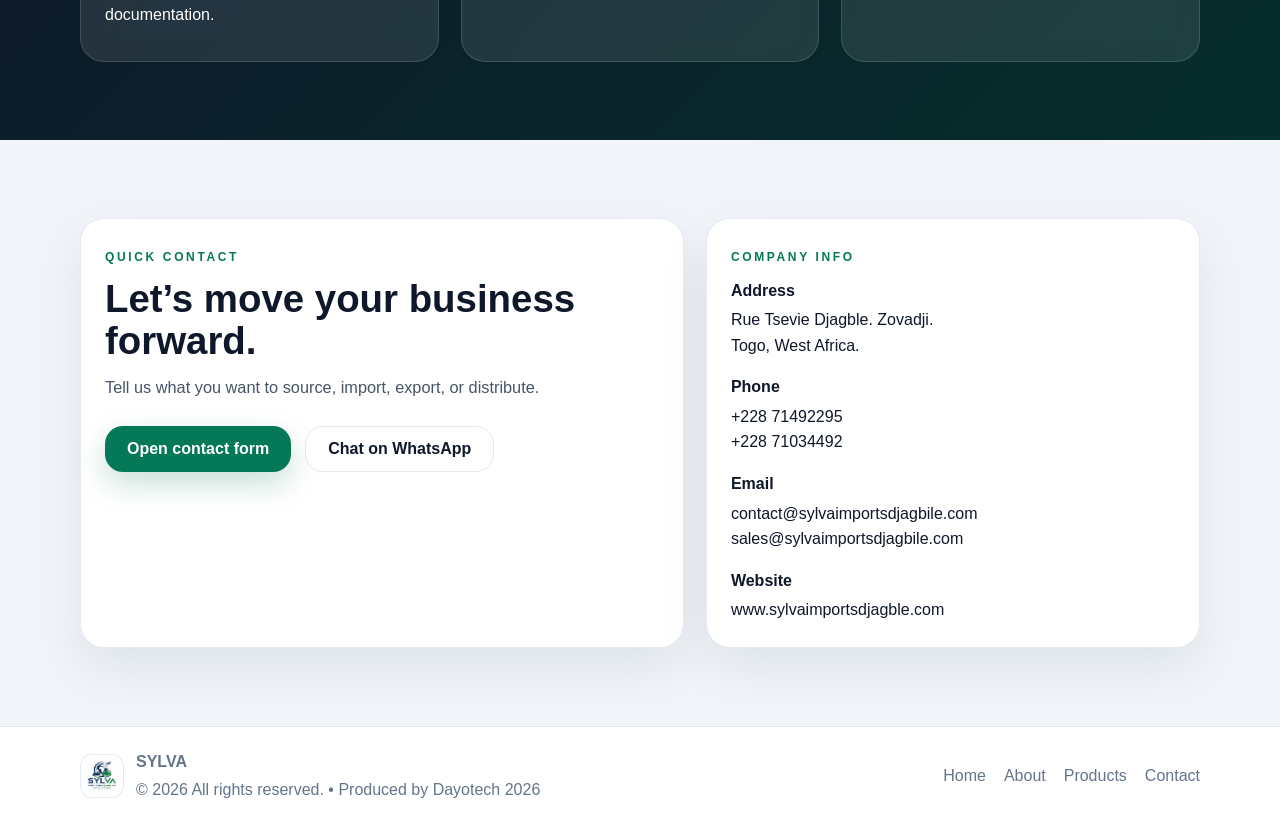
==== commit 7d682edd: "Update contact emails in index.html" ====
--- a/index.html
+++ b/index.html
@@ -350,7 +350,7 @@
       </div>
       <div>
         <strong>Email</strong>
-        contact@sylvaimportstogo.com<br>sales@sylvaimports.com
+        contact@sylvaimportsdjagbile.com<br>sales@sylvaimportsdjagbile.com
       </div>
       <div>
         <strong>Website</strong>
@@ -377,4 +377,4 @@
         <a href="contact.html">Contact</a>
       </div>
     </div>
-  </footer><script src="script.js"></script></body></html>+  </footer><script src="script.js"></script></body></html>
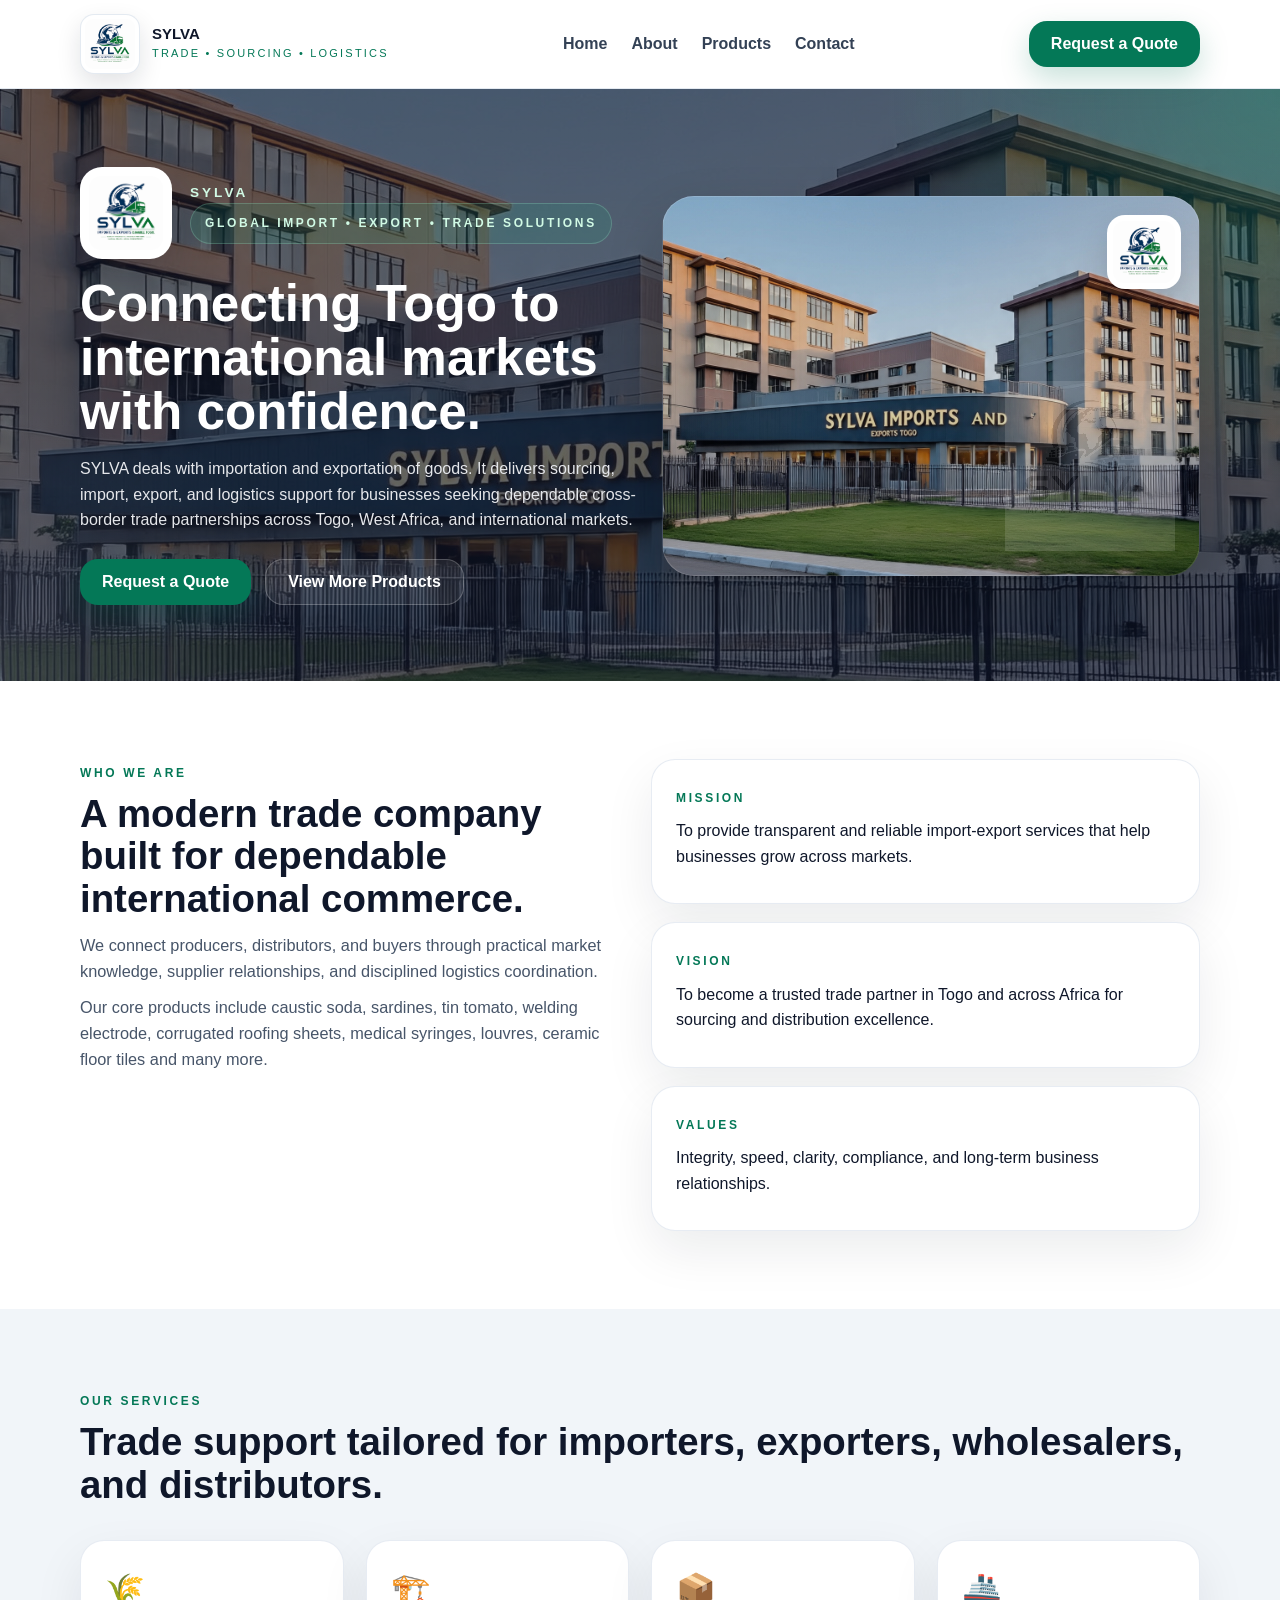
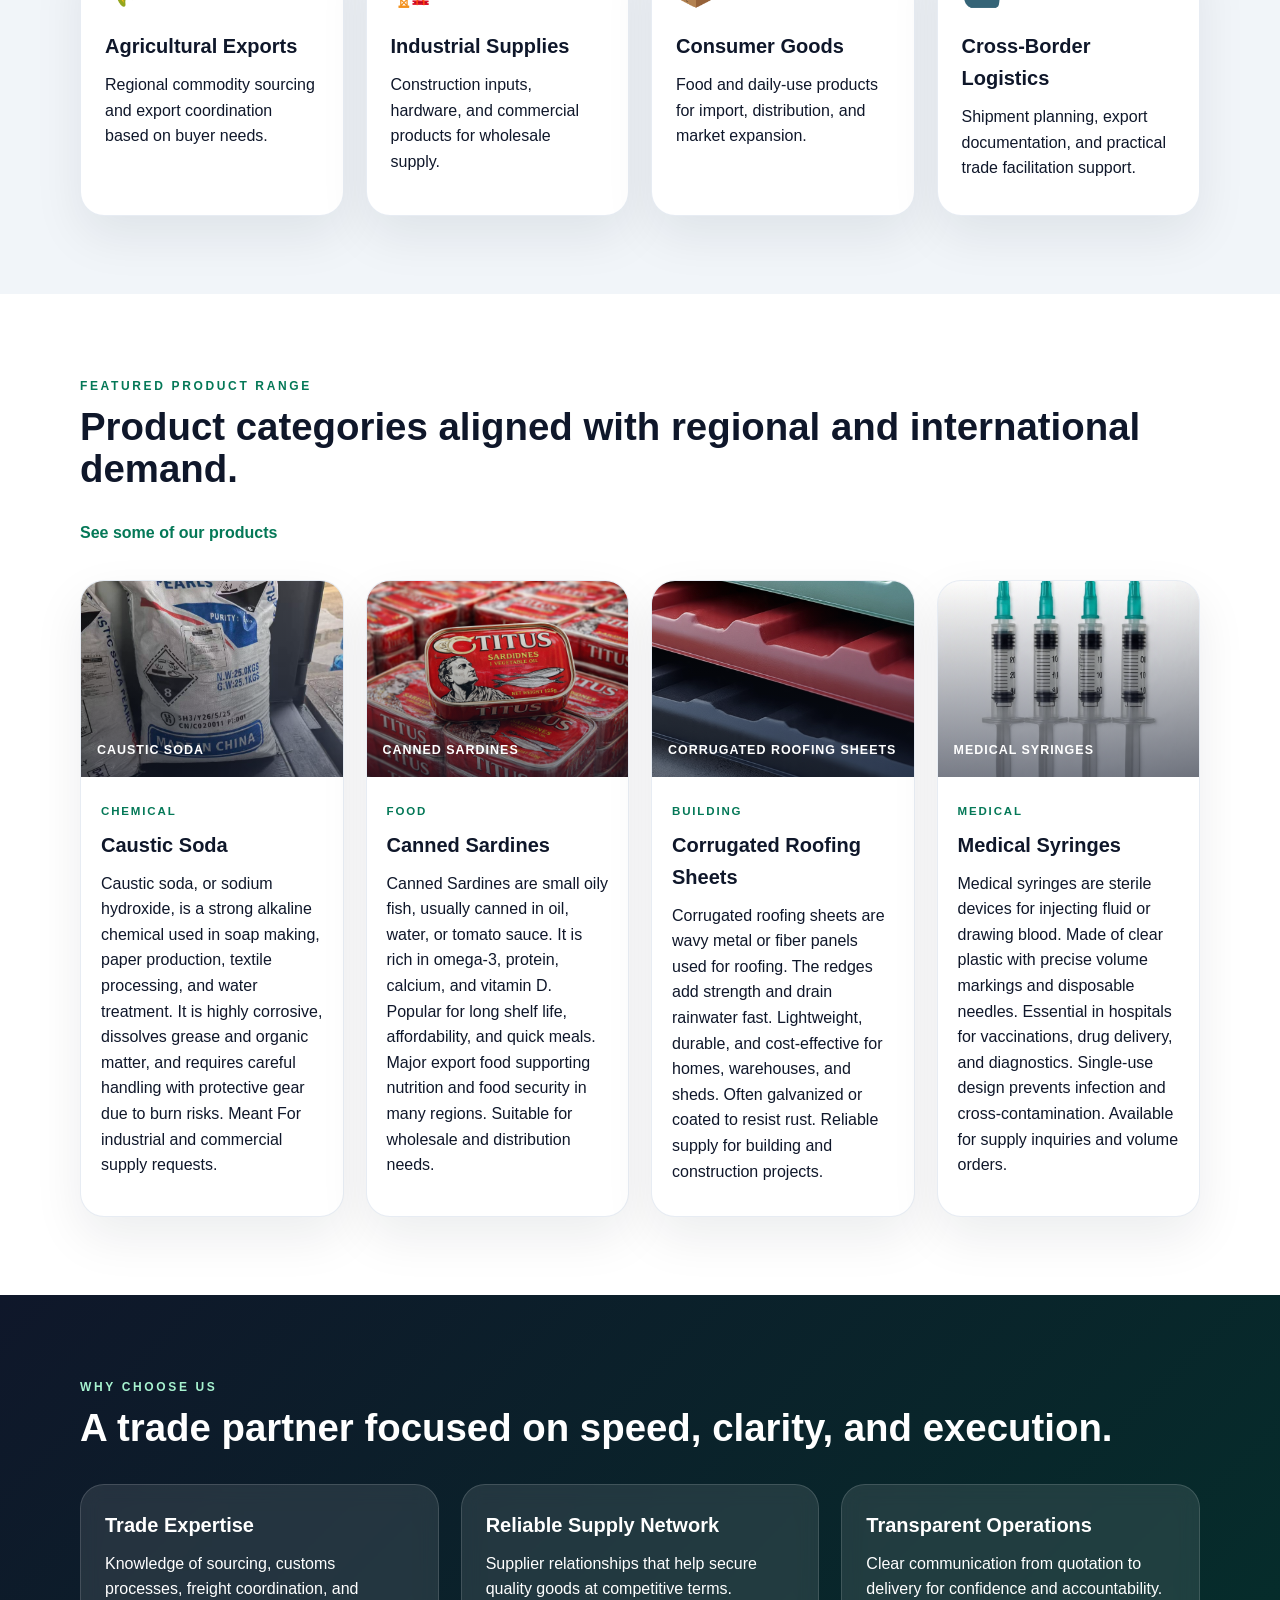
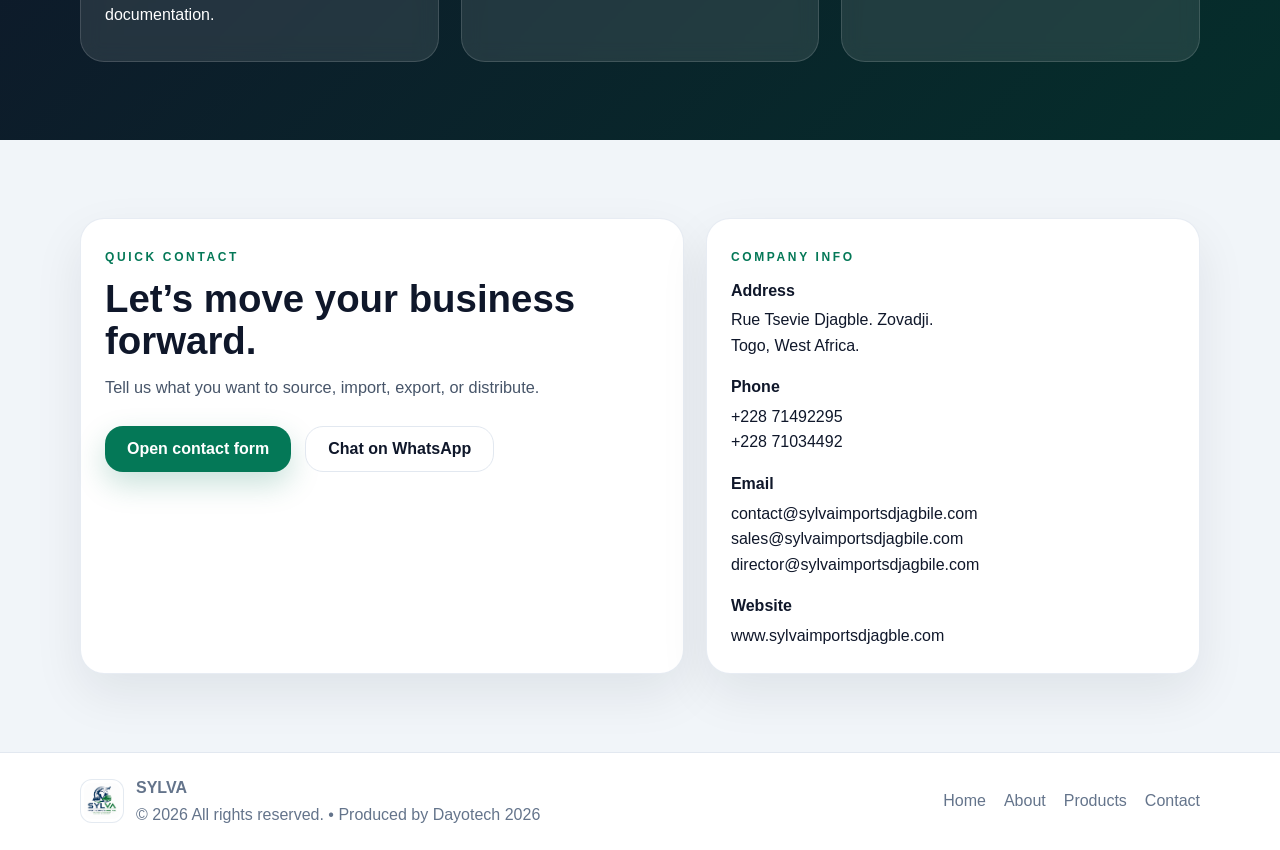
==== commit 75fbd37d: "Add director's email to contact information Added a new email address for the director." ====
--- a/index.html
+++ b/index.html
@@ -350,7 +350,7 @@
       </div>
       <div>
         <strong>Email</strong>
-        contact@sylvaimportsdjagbile.com<br>sales@sylvaimportsdjagbile.com
+        contact@sylvaimportsdjagbile.com<br>sales@sylvaimportsdjagbile.com<br>director@sylvaimportsdjagbile.com
       </div>
       <div>
         <strong>Website</strong>
